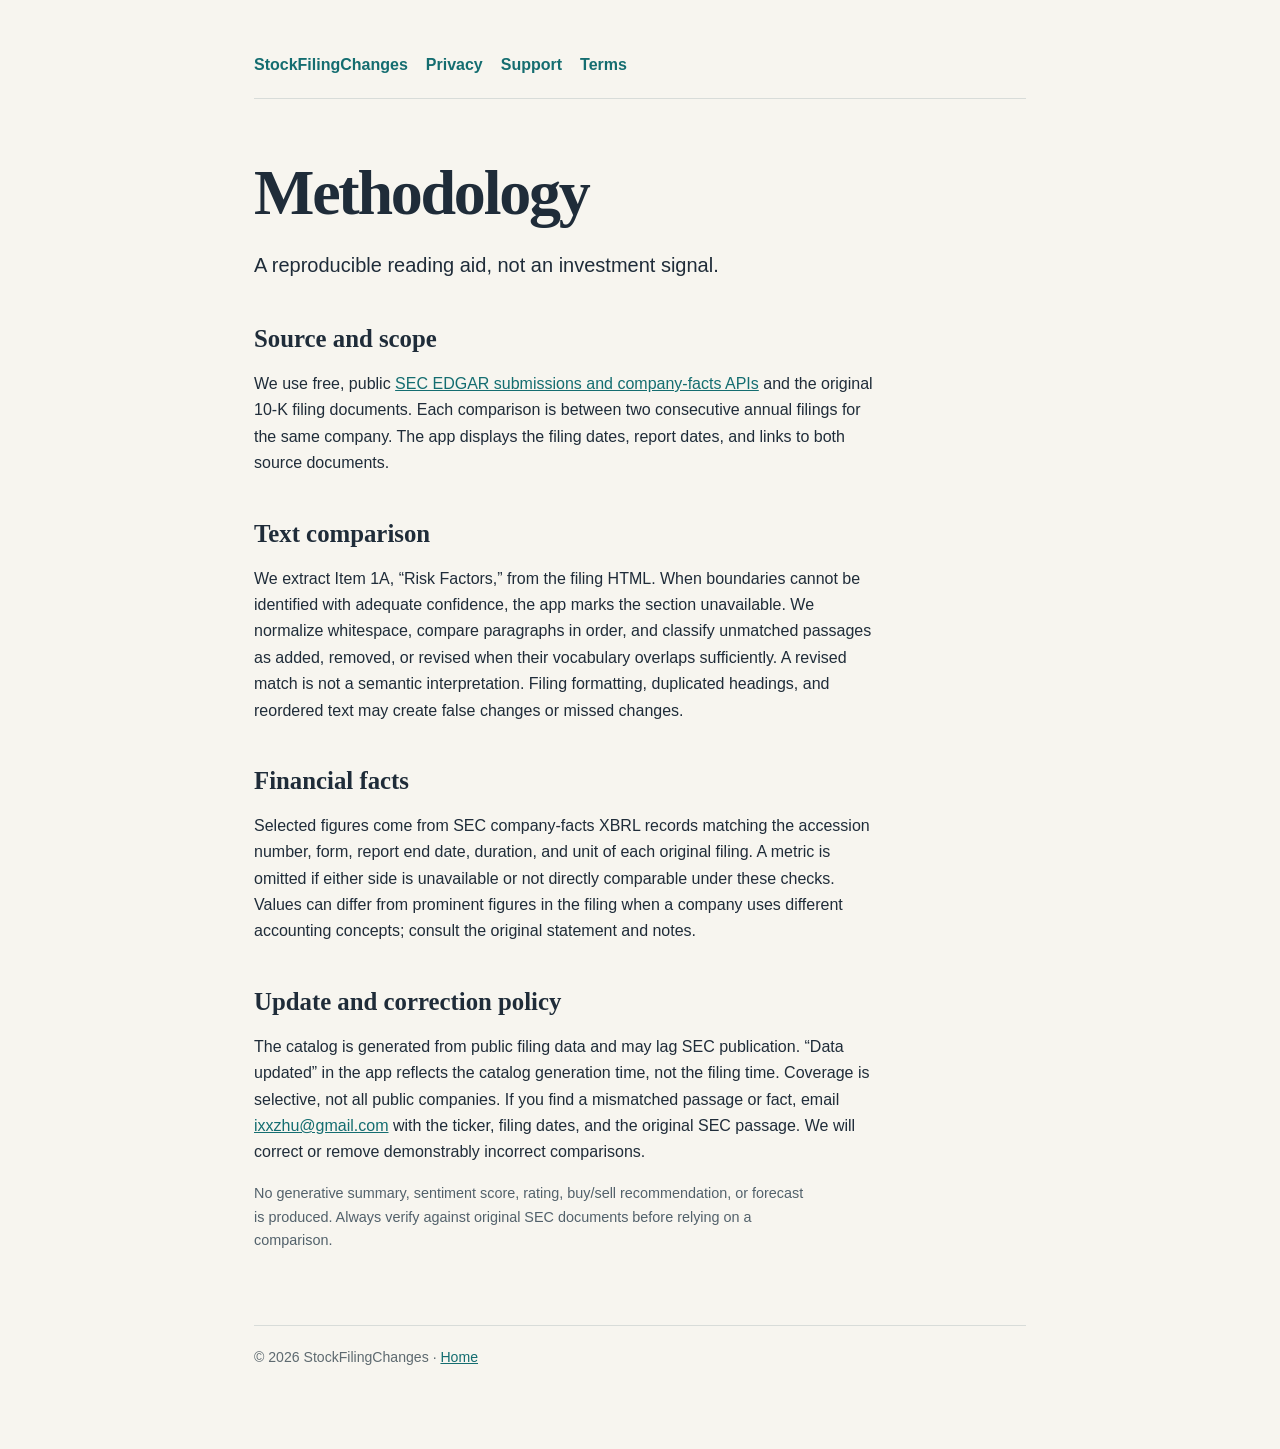
==== methodology/index.html @ 7332ce98 "Publish StockFilingChanges site and SEC comparison catalog" ====
<!doctype html><html lang="en"><head><meta charset="utf-8"><meta name="viewport" content="width=device-width,initial-scale=1"><title>Methodology — StockFilingChanges</title><link rel="stylesheet" href="../style.css"></head><body><main><nav><a href="../">StockFilingChanges</a><a href="../privacy/">Privacy</a><a href="../support/">Support</a><a href="../terms/">Terms</a></nav><h1>Methodology</h1><p class="lead">A reproducible reading aid, not an investment signal.</p><h2>Source and scope</h2><p>We use free, public <a href="https://www.sec.gov/search-filings/edgar-application-programming-interfaces">SEC EDGAR submissions and company-facts APIs</a> and the original 10-K filing documents. Each comparison is between two consecutive annual filings for the same company. The app displays the filing dates, report dates, and links to both source documents.</p><h2>Text comparison</h2><p>We extract Item 1A, “Risk Factors,” from the filing HTML. When boundaries cannot be identified with adequate confidence, the app marks the section unavailable. We normalize whitespace, compare paragraphs in order, and classify unmatched passages as added, removed, or revised when their vocabulary overlaps sufficiently. A revised match is not a semantic interpretation. Filing formatting, duplicated headings, and reordered text may create false changes or missed changes.</p><h2>Financial facts</h2><p>Selected figures come from SEC company-facts XBRL records matching the accession number, form, report end date, duration, and unit of each original filing. A metric is omitted if either side is unavailable or not directly comparable under these checks. Values can differ from prominent figures in the filing when a company uses different accounting concepts; consult the original statement and notes.</p><h2>Update and correction policy</h2><p>The catalog is generated from public filing data and may lag SEC publication. “Data updated” in the app reflects the catalog generation time, not the filing time. Coverage is selective, not all public companies. If you find a mismatched passage or fact, email <a href="mailto:ixxzhu@gmail.com">ixxzhu@gmail.com</a> with the ticker, filing dates, and the original SEC passage. We will correct or remove demonstrably incorrect comparisons.</p><p class="small">No generative summary, sentiment score, rating, buy/sell recommendation, or forecast is produced. Always verify against original SEC documents before relying on a comparison.</p><footer>© 2026 StockFilingChanges · <a href="../">Home</a></footer></main></body></html>
---- style.css ----
:root{color-scheme:light;--ink:#1f2c39;--teal:#146d70;--paper:#f7f5ef;--line:#d8dcd9}*{box-sizing:border-box}body{margin:0;background:var(--paper);color:var(--ink);font:16px/1.65 -apple-system,BlinkMacSystemFont,"Segoe UI",sans-serif}main{max-width:820px;margin:0 auto;padding:32px 24px 80px}nav{display:flex;flex-wrap:wrap;gap:18px;padding:20px 0;border-bottom:1px solid var(--line)}a{color:var(--teal)}nav a{text-decoration:none;font-weight:600}h1{font:700 clamp(2.3rem,6vw,4rem)/1.12 Georgia,serif;letter-spacing:-.035em;margin:58px 0 18px}h2{font:700 1.55rem/1.25 Georgia,serif;margin:42px 0 12px}p,li{max-width:70ch}.lead{font-size:1.25rem;max-width:55ch}.card{background:#fff;border:1px solid var(--line);border-radius:18px;padding:22px;margin:18px 0}.eyebrow{text-transform:uppercase;letter-spacing:.15em;color:var(--teal);font-size:.72rem;font-weight:800}footer{margin-top:72px;padding-top:20px;border-top:1px solid var(--line);font-size:.88rem;color:#5e6a70}.small{font-size:.9rem;color:#52616b}code{overflow-wrap:anywhere}
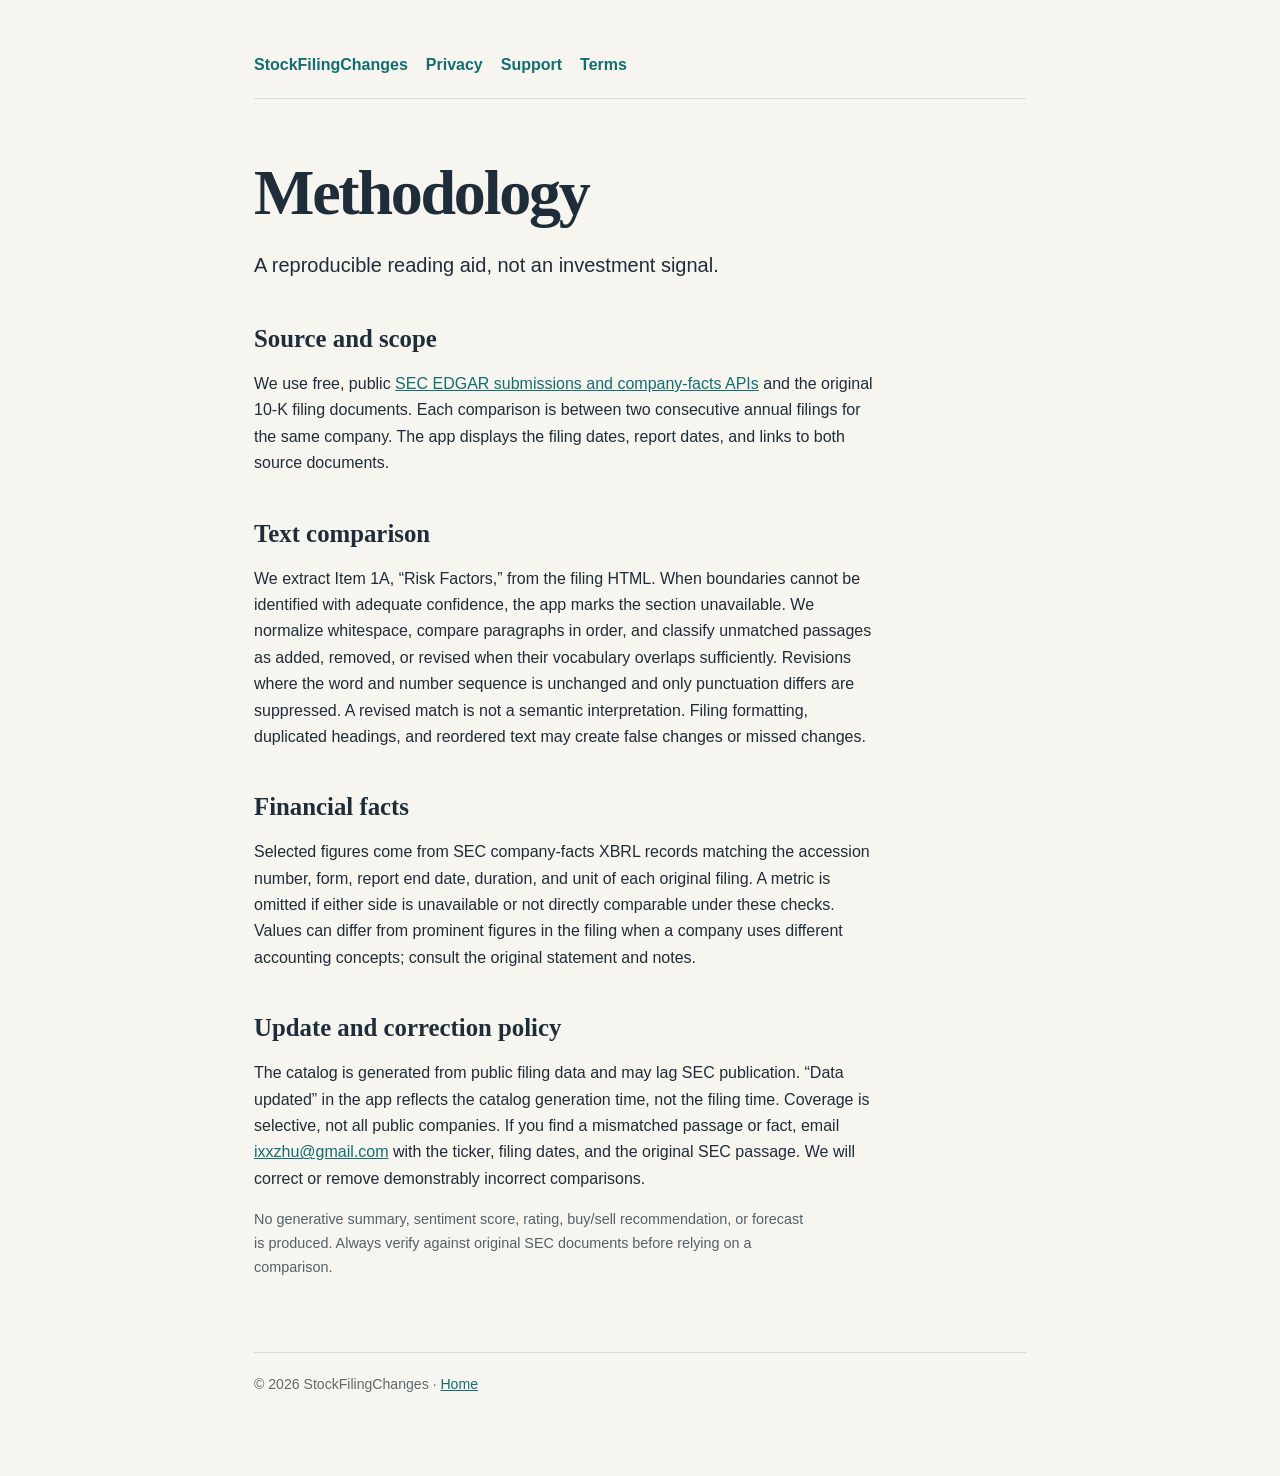
==== commit bb503221: "Update SEC filing comparisons" ====
--- a/methodology/index.html
+++ b/methodology/index.html
@@ -1 +1,26 @@
-<!doctype html><html lang="en"><head><meta charset="utf-8"><meta name="viewport" content="width=device-width,initial-scale=1"><title>Methodology — StockFilingChanges</title><link rel="stylesheet" href="../style.css"></head><body><main><nav><a href="../">StockFilingChanges</a><a href="../privacy/">Privacy</a><a href="../support/">Support</a><a href="../terms/">Terms</a></nav><h1>Methodology</h1><p class="lead">A reproducible reading aid, not an investment signal.</p><h2>Source and scope</h2><p>We use free, public <a href="https://www.sec.gov/search-filings/edgar-application-programming-interfaces">SEC EDGAR submissions and company-facts APIs</a> and the original 10-K filing documents. Each comparison is between two consecutive annual filings for the same company. The app displays the filing dates, report dates, and links to both source documents.</p><h2>Text comparison</h2><p>We extract Item 1A, “Risk Factors,” from the filing HTML. When boundaries cannot be identified with adequate confidence, the app marks the section unavailable. We normalize whitespace, compare paragraphs in order, and classify unmatched passages as added, removed, or revised when their vocabulary overlaps sufficiently. A revised match is not a semantic interpretation. Filing formatting, duplicated headings, and reordered text may create false changes or missed changes.</p><h2>Financial facts</h2><p>Selected figures come from SEC company-facts XBRL records matching the accession number, form, report end date, duration, and unit of each original filing. A metric is omitted if either side is unavailable or not directly comparable under these checks. Values can differ from prominent figures in the filing when a company uses different accounting concepts; consult the original statement and notes.</p><h2>Update and correction policy</h2><p>The catalog is generated from public filing data and may lag SEC publication. “Data updated” in the app reflects the catalog generation time, not the filing time. Coverage is selective, not all public companies. If you find a mismatched passage or fact, email <a href="mailto:ixxzhu@gmail.com">ixxzhu@gmail.com</a> with the ticker, filing dates, and the original SEC passage. We will correct or remove demonstrably incorrect comparisons.</p><p class="small">No generative summary, sentiment score, rating, buy/sell recommendation, or forecast is produced. Always verify against original SEC documents before relying on a comparison.</p><footer>© 2026 StockFilingChanges · <a href="../">Home</a></footer></main></body></html>
+<!doctype html>
+<html lang="en">
+<head>
+  <meta charset="utf-8">
+  <meta name="viewport" content="width=device-width,initial-scale=1">
+  <title>Methodology — StockFilingChanges</title>
+  <link rel="stylesheet" href="../style.css">
+</head>
+<body>
+<main>
+  <nav><a href="../">StockFilingChanges</a><a href="../privacy/">Privacy</a><a href="../support/">Support</a><a href="../terms/">Terms</a></nav>
+  <h1>Methodology</h1>
+  <p class="lead">A reproducible reading aid, not an investment signal.</p>
+  <h2>Source and scope</h2>
+  <p>We use free, public <a href="https://www.sec.gov/search-filings/edgar-application-programming-interfaces">SEC EDGAR submissions and company-facts APIs</a> and the original 10-K filing documents. Each comparison is between two consecutive annual filings for the same company. The app displays the filing dates, report dates, and links to both source documents.</p>
+  <h2>Text comparison</h2>
+  <p>We extract Item 1A, “Risk Factors,” from the filing HTML. When boundaries cannot be identified with adequate confidence, the app marks the section unavailable. We normalize whitespace, compare paragraphs in order, and classify unmatched passages as added, removed, or revised when their vocabulary overlaps sufficiently. Revisions where the word and number sequence is unchanged and only punctuation differs are suppressed. A revised match is not a semantic interpretation. Filing formatting, duplicated headings, and reordered text may create false changes or missed changes.</p>
+  <h2>Financial facts</h2>
+  <p>Selected figures come from SEC company-facts XBRL records matching the accession number, form, report end date, duration, and unit of each original filing. A metric is omitted if either side is unavailable or not directly comparable under these checks. Values can differ from prominent figures in the filing when a company uses different accounting concepts; consult the original statement and notes.</p>
+  <h2>Update and correction policy</h2>
+  <p>The catalog is generated from public filing data and may lag SEC publication. “Data updated” in the app reflects the catalog generation time, not the filing time. Coverage is selective, not all public companies. If you find a mismatched passage or fact, email <a href="mailto:ixxzhu@gmail.com">ixxzhu@gmail.com</a> with the ticker, filing dates, and the original SEC passage. We will correct or remove demonstrably incorrect comparisons.</p>
+  <p class="small">No generative summary, sentiment score, rating, buy/sell recommendation, or forecast is produced. Always verify against original SEC documents before relying on a comparison.</p>
+  <footer>© 2026 StockFilingChanges · <a href="../">Home</a></footer>
+</main>
+</body>
+</html>
